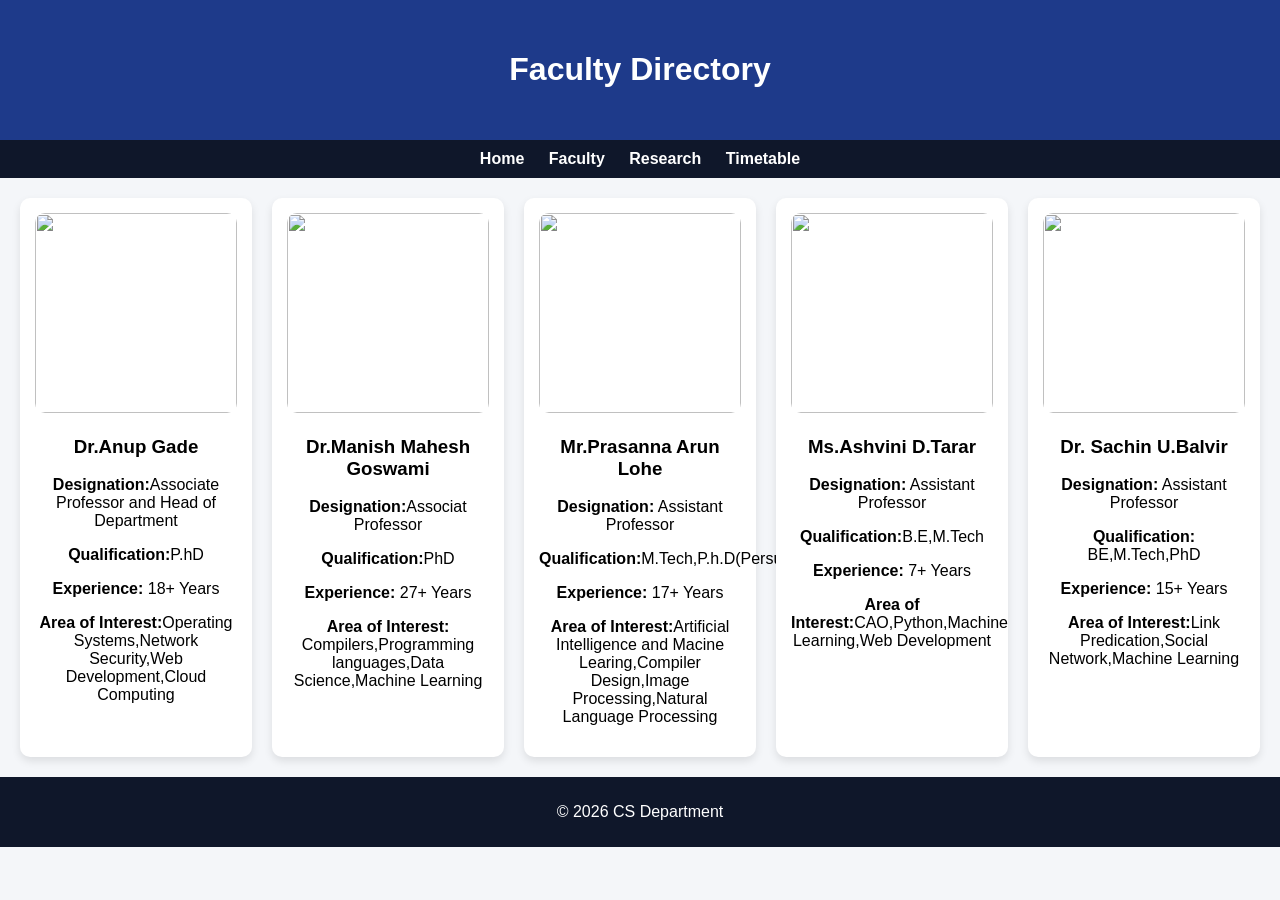
==== faculty.html @ 7641c19e "Add files via upload" ====
<!DOCTYPE html>
<html>
<head>
<title>Faculty</title>
<link rel="stylesheet" href="style.css">
</head>

<body>

<header>
    <h1>Faculty Directory</h1>
</header>

<nav>
    <a href="index.html">Home</a>
    <a href="faculty.html">Faculty</a>
    <a href="research.html">Research</a>
    <a href="timetable.html">Timetable</a>
</nav>

<section>

<div class="faculty-container">

<div class="card">
<img src="https://www.sbjit.edu.in/wp-content/uploads/2026/01/Dr.-Anup-Gade-SIr.png">
<h3>Dr.Anup Gade</h3>
<p><b>Designation:</b>Associate Professor and Head of Department</p>
<p><b>Qualification:</b>P.hD</p>
<p><b>Experience:</b> 18+ Years</p>
<p><b>Area of Interest:</b>Operating Systems,Network Security,Web Development,Cloud Computing</p>
</div>

<div class="card">
<img src="https://www.sbjit.edu.in/wp-content/uploads/2025/12/Goswami-Manish-Goswami.jpg">
<h3>Dr.Manish Mahesh Goswami</h3>
<p><b>Designation:</b>Associat Professor</p>
<p><b>Qualification:</b>PhD</p>
<p><b>Experience:</b> 27+ Years</p>
<p><b>Area of Interest:</b> Compilers,Programming languages,Data Science,Machine Learning</p>
</div>

<div class="card">
<img src="https://www.sbjit.edu.in/wp-content/uploads/2026/01/WhatsApp_Image_2026-01-29_at_12.54.11_PM-removebg-preview.png">
<h3>Mr.Prasanna Arun Lohe</h3>
<p><b>Designation:</b> Assistant Professor</p>
<p><b>Qualification:</b>M.Tech,P.h.D(Persuing)</p>
<p><b>Experience:</b> 17+ Years</p>
<p><b>Area of Interest:</b>Artificial Intelligence and Macine Learing,Compiler Design,Image Processing,Natural Language Processing</p>
</div>

<div class="card">
<img src="https://www.sbjit.edu.in/wp-content/uploads/2026/01/WhatsApp_Image_2025-12-13_at_12.11.48_PM-removebg-preview.png">
<h3>Ms.Ashvini D.Tarar</h3>
<p><b>Designation:</b> Assistant Professor</p>
<p><b>Qualification:</b>B.E,M.Tech</p>
<p><b>Experience:</b> 7+ Years</p>
<p><b>Area of Interest:</b>CAO,Python,Machine Learning,Web Development</p>
</div>

<div class="card">
<img src="https://www.sbjit.edu.in/wp-content/uploads/2025/09/WhatsApp_Image_2025-09-18_at_1.21.48_PM-removebg-preview.png">
<h3>Dr. Sachin U.Balvir</h3>
<p><b>Designation:</b> Assistant Professor</p>
<p><b>Qualification:</b> BE,M.Tech,PhD</p>
<p><b>Experience:</b> 15+ Years</p>
<p><b>Area of Interest:</b>Link Predication,Social Network,Machine Learning</p>
</div>


</div>

</section>

<footer>
    <p>© 2026 CS Department</p>
   
</footer>

</body>
</html>
---- style.css ----
body {
    margin: 0;
    font-family: Arial, sans-serif;
    background: #f4f6f9;
}

/* NAVBAR */
nav {
    background: #0f172a;
    padding: 10px;
    text-align: center;
}

nav a {
    color: white;
    margin: 10px;
    text-decoration: none;
    font-weight: bold;
}

nav a:hover {
    color: #38bdf8;
}

/* HEADER */
header {
    background: #1e3a8a;
    color: white;
    text-align: center;
    padding: 30px;
}

/* SECTION */
section {
    padding: 20px;
}

/* FACULTY GRID */
.faculty-container {
    display: grid;
    grid-template-columns: repeat(auto-fit, minmax(200px,1fr));
    gap: 20px;
}

.card {
    background: white;
    padding: 15px;
    border-radius: 10px;
    text-align: center;
    box-shadow: 0 4px 8px rgba(0,0,0,0.1);
}

.card img {
    width: 100%;
    height: 200px;
    object-fit: cover;
    border-radius: 10px;
}

/* RESEARCH */
.research-box {
    background: white;
    padding: 15px;
    margin: 10px 0;
    border-left: 5px solid #1e3a8a;
}

/* TABLE */
table {
    width: 100%;
    border-collapse: collapse;
    background: white;
}

th, td {
    padding: 10px;
    border: 1px solid #ccc;
    text-align: center;
}

th {
    background: #1e3a8a;
    color: white;
}

/* FOOTER */
footer {
    text-align: center;
    padding: 10px;
    background: #0f172a;
    color: white;
}
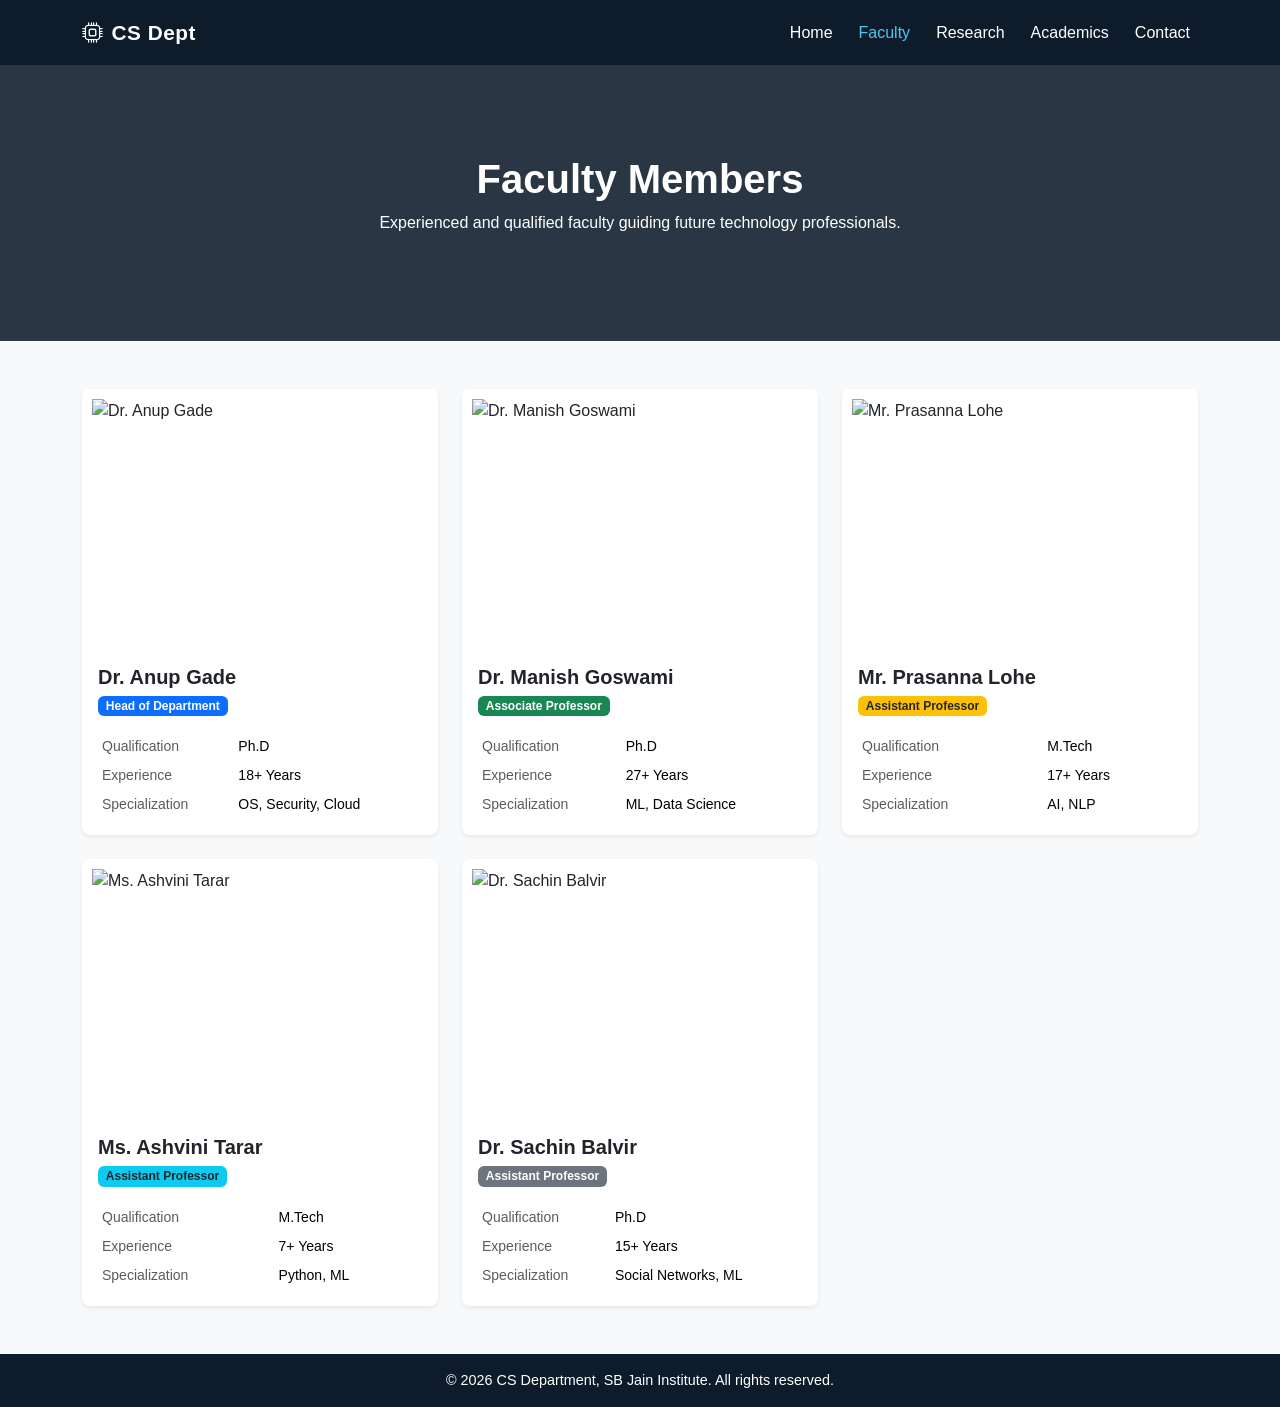
==== commit 3af5a0d8: "Add files via upload" ====
--- a/faculty.html
+++ b/faculty.html
@@ -1,81 +1,117 @@
-<!DOCTYPE html>
-<html>
-<head>
-<title>Faculty</title>
-<link rel="stylesheet" href="style.css">
-</head>
-
-<body>
-
-<header>
-    <h1>Faculty Directory</h1>
-</header>
-
-<nav>
-    <a href="index.html">Home</a>
-    <a href="faculty.html">Faculty</a>
-    <a href="research.html">Research</a>
-    <a href="timetable.html">Timetable</a>
-</nav>
-
-<section>
-
-<div class="faculty-container">
-
-<div class="card">
-<img src="https://www.sbjit.edu.in/wp-content/uploads/2026/01/Dr.-Anup-Gade-SIr.png">
-<h3>Dr.Anup Gade</h3>
-<p><b>Designation:</b>Associate Professor and Head of Department</p>
-<p><b>Qualification:</b>P.hD</p>
-<p><b>Experience:</b> 18+ Years</p>
-<p><b>Area of Interest:</b>Operating Systems,Network Security,Web Development,Cloud Computing</p>
-</div>
-
-<div class="card">
-<img src="https://www.sbjit.edu.in/wp-content/uploads/2025/12/Goswami-Manish-Goswami.jpg">
-<h3>Dr.Manish Mahesh Goswami</h3>
-<p><b>Designation:</b>Associat Professor</p>
-<p><b>Qualification:</b>PhD</p>
-<p><b>Experience:</b> 27+ Years</p>
-<p><b>Area of Interest:</b> Compilers,Programming languages,Data Science,Machine Learning</p>
-</div>
-
-<div class="card">
-<img src="https://www.sbjit.edu.in/wp-content/uploads/2026/01/WhatsApp_Image_2026-01-29_at_12.54.11_PM-removebg-preview.png">
-<h3>Mr.Prasanna Arun Lohe</h3>
-<p><b>Designation:</b> Assistant Professor</p>
-<p><b>Qualification:</b>M.Tech,P.h.D(Persuing)</p>
-<p><b>Experience:</b> 17+ Years</p>
-<p><b>Area of Interest:</b>Artificial Intelligence and Macine Learing,Compiler Design,Image Processing,Natural Language Processing</p>
-</div>
-
-<div class="card">
-<img src="https://www.sbjit.edu.in/wp-content/uploads/2026/01/WhatsApp_Image_2025-12-13_at_12.11.48_PM-removebg-preview.png">
-<h3>Ms.Ashvini D.Tarar</h3>
-<p><b>Designation:</b> Assistant Professor</p>
-<p><b>Qualification:</b>B.E,M.Tech</p>
-<p><b>Experience:</b> 7+ Years</p>
-<p><b>Area of Interest:</b>CAO,Python,Machine Learning,Web Development</p>
-</div>
-
-<div class="card">
-<img src="https://www.sbjit.edu.in/wp-content/uploads/2025/09/WhatsApp_Image_2025-09-18_at_1.21.48_PM-removebg-preview.png">
-<h3>Dr. Sachin U.Balvir</h3>
-<p><b>Designation:</b> Assistant Professor</p>
-<p><b>Qualification:</b> BE,M.Tech,PhD</p>
-<p><b>Experience:</b> 15+ Years</p>
-<p><b>Area of Interest:</b>Link Predication,Social Network,Machine Learning</p>
-</div>
-
-
-</div>
-
-</section>
-
-<footer>
-    <p>© 2026 CS Department</p>
-   
-</footer>
-
-</body>
+<!DOCTYPE html>
+<html lang="en">
+<head>
+<meta charset="UTF-8">
+<meta name="viewport" content="width=device-width, initial-scale=1">
+<title>Faculty | SB Jain Institute</title>
+<link rel="stylesheet" href="https://cdn.jsdelivr.net/npm/bootstrap@5.3.0/dist/css/bootstrap.min.css">
+<link rel="stylesheet" href="https://cdn.jsdelivr.net/npm/bootstrap-icons@1.11.0/font/bootstrap-icons.css">
+<link rel="stylesheet" href="style.css">
+</head>
+<body>
+<nav class="navbar navbar-expand-lg navbar-dark sticky-top" id="mainNav">
+<div class="container">
+<a class="navbar-brand fw-bold" href="index.html"><i class="bi bi-cpu me-2"></i>CS Dept</a>
+<button class="navbar-toggler" type="button" data-bs-toggle="collapse" data-bs-target="#navMenu">
+<span class="navbar-toggler-icon"></span>
+</button>
+<div class="collapse navbar-collapse" id="navMenu">
+<ul class="navbar-nav ms-auto">
+<li class="nav-item"><a class="nav-link" href="index.html">Home</a></li>
+<li class="nav-item"><a class="nav-link active" href="faculty.html">Faculty</a></li>
+<li class="nav-item"><a class="nav-link" href="research.html">Research</a></li>
+<li class="nav-item"><a class="nav-link" href="academics.html">Academics</a></li>
+<li class="nav-item"><a class="nav-link" href="contact.html">Contact</a></li>
+</ul>
+</div>
+</div>
+</nav>
+<header class="page-banner text-white text-center">
+<div class="container">
+<h1 class="fw-bold">Faculty Members</h1>
+<p class="mt-2">Experienced and qualified faculty guiding future technology professionals.</p>
+</div>
+</header>
+<section class="py-5 bg-light">
+<div class="container">
+<div class="row g-4">
+<div class="col-lg-4 col-md-6">
+<div class="fac-card card border-0 shadow-sm rounded-3 overflow-hidden h-100">
+<img src="https://www.sbjit.edu.in/wp-content/uploads/2026/01/Dr.-Anup-Gade-SIr.png" class="card-img-top fac-img" alt="Dr. Anup Gade">
+<div class="card-body">
+<h5 class="fw-bold mb-1">Dr. Anup Gade</h5>
+<span class="badge bg-primary mb-3">Head of Department</span>
+<table class="table table-sm table-borderless mb-0">
+<tr><td class="text-muted small">Qualification</td><td class="small">Ph.D</td></tr>
+<tr><td class="text-muted small">Experience</td><td class="small">18+ Years</td></tr>
+<tr><td class="text-muted small">Specialization</td><td class="small">OS, Security, Cloud</td></tr>
+</table>
+</div>
+</div>
+</div>
+<div class="col-lg-4 col-md-6">
+<div class="fac-card card border-0 shadow-sm rounded-3 overflow-hidden h-100">
+<img src="https://www.sbjit.edu.in/wp-content/uploads/2025/12/Goswami-Manish-Goswami.jpg" class="card-img-top fac-img" alt="Dr. Manish Goswami">
+<div class="card-body">
+<h5 class="fw-bold mb-1">Dr. Manish Goswami</h5>
+<span class="badge bg-success mb-3">Associate Professor</span>
+<table class="table table-sm table-borderless mb-0">
+<tr><td class="text-muted small">Qualification</td><td class="small">Ph.D</td></tr>
+<tr><td class="text-muted small">Experience</td><td class="small">27+ Years</td></tr>
+<tr><td class="text-muted small">Specialization</td><td class="small">ML, Data Science</td></tr>
+</table>
+</div>
+</div>
+</div>
+<div class="col-lg-4 col-md-6">
+<div class="fac-card card border-0 shadow-sm rounded-3 overflow-hidden h-100">
+<img src="https://www.sbjit.edu.in/wp-content/uploads/2026/01/WhatsApp_Image_2026-01-29_at_12.54.11_PM-removebg-preview.png" class="card-img-top fac-img" alt="Mr. Prasanna Lohe">
+<div class="card-body">
+<h5 class="fw-bold mb-1">Mr. Prasanna Lohe</h5>
+<span class="badge bg-warning text-dark mb-3">Assistant Professor</span>
+<table class="table table-sm table-borderless mb-0">
+<tr><td class="text-muted small">Qualification</td><td class="small">M.Tech</td></tr>
+<tr><td class="text-muted small">Experience</td><td class="small">17+ Years</td></tr>
+<tr><td class="text-muted small">Specialization</td><td class="small">AI, NLP</td></tr>
+</table>
+</div>
+</div>
+</div>
+<div class="col-lg-4 col-md-6">
+<div class="fac-card card border-0 shadow-sm rounded-3 overflow-hidden h-100">
+<img src="https://www.sbjit.edu.in/wp-content/uploads/2026/01/WhatsApp_Image_2025-12-13_at_12.11.48_PM-removebg-preview.png" class="card-img-top fac-img" alt="Ms. Ashvini Tarar">
+<div class="card-body">
+<h5 class="fw-bold mb-1">Ms. Ashvini Tarar</h5>
+<span class="badge bg-info text-dark mb-3">Assistant Professor</span>
+<table class="table table-sm table-borderless mb-0">
+<tr><td class="text-muted small">Qualification</td><td class="small">M.Tech</td></tr>
+<tr><td class="text-muted small">Experience</td><td class="small">7+ Years</td></tr>
+<tr><td class="text-muted small">Specialization</td><td class="small">Python, ML</td></tr>
+</table>
+</div>
+</div>
+</div>
+<div class="col-lg-4 col-md-6">
+<div class="fac-card card border-0 shadow-sm rounded-3 overflow-hidden h-100">
+<img src="https://www.sbjit.edu.in/wp-content/uploads/2025/09/WhatsApp_Image_2025-09-18_at_1.21.48_PM-removebg-preview.png" class="card-img-top fac-img" alt="Dr. Sachin Balvir">
+<div class="card-body">
+<h5 class="fw-bold mb-1">Dr. Sachin Balvir</h5>
+<span class="badge bg-secondary mb-3">Assistant Professor</span>
+<table class="table table-sm table-borderless mb-0">
+<tr><td class="text-muted small">Qualification</td><td class="small">Ph.D</td></tr>
+<tr><td class="text-muted small">Experience</td><td class="small">15+ Years</td></tr>
+<tr><td class="text-muted small">Specialization</td><td class="small">Social Networks, ML</td></tr>
+</table>
+</div>
+</div>
+</div>
+</div>
+</div>
+</section>
+<footer class="footer text-white py-3 text-center">
+<p class="mb-0">© 2026 CS Department, SB Jain Institute. All rights reserved.</p>
+</footer>
+<script src="https://cdn.jsdelivr.net/npm/bootstrap@5.3.0/dist/js/bootstrap.bundle.min.js"></script>
+<script src="script.js"></script>
+</body>
 </html>
--- a/style.css
+++ b/style.css
@@ -1,92 +1,115 @@
-body {
-    margin: 0;
-    font-family: Arial, sans-serif;
-    background: #f4f6f9;
-}
-
-/* NAVBAR */
-nav {
-    background: #0f172a;
-    padding: 10px;
-    text-align: center;
-}
-
-nav a {
-    color: white;
-    margin: 10px;
-    text-decoration: none;
-    font-weight: bold;
-}
-
-nav a:hover {
-    color: #38bdf8;
-}
-
-/* HEADER */
-header {
-    background: #1e3a8a;
-    color: white;
-    text-align: center;
-    padding: 30px;
-}
-
-/* SECTION */
-section {
-    padding: 20px;
-}
-
-/* FACULTY GRID */
-.faculty-container {
-    display: grid;
-    grid-template-columns: repeat(auto-fit, minmax(200px,1fr));
-    gap: 20px;
-}
-
-.card {
-    background: white;
-    padding: 15px;
-    border-radius: 10px;
-    text-align: center;
-    box-shadow: 0 4px 8px rgba(0,0,0,0.1);
-}
-
-.card img {
-    width: 100%;
-    height: 200px;
-    object-fit: cover;
-    border-radius: 10px;
-}
-
-/* RESEARCH */
-.research-box {
-    background: white;
-    padding: 15px;
-    margin: 10px 0;
-    border-left: 5px solid #1e3a8a;
-}
-
-/* TABLE */
-table {
-    width: 100%;
-    border-collapse: collapse;
-    background: white;
-}
-
-th, td {
-    padding: 10px;
-    border: 1px solid #ccc;
-    text-align: center;
-}
-
-th {
-    background: #1e3a8a;
-    color: white;
-}
-
-/* FOOTER */
-footer {
-    text-align: center;
-    padding: 10px;
-    background: #0f172a;
-    color: white;
+body{
+font-family:'Poppins',sans-serif;
+background:#f5f7fb;
+color:#222;
+scroll-behavior:smooth;
+}
+.navbar{
+background:#0d1b2a;
+padding:12px 0;
+}
+.navbar-brand{
+font-size:1.3rem;
+letter-spacing:.5px;
+}
+.nav-link{
+color:#fff!important;
+margin-left:10px;
+transition:.3s;
+}
+.nav-link:hover,
+.nav-link.active{
+color:#4cc9f0!important;
+}
+.hero{
+min-height:90vh;
+background:linear-gradient(rgba(13,27,42,.85),rgba(13,27,42,.85)),url('https://images.unsplash.com/photo-1523050854058-8df90110c9f1?q=80&w=1400&auto=format&fit=crop');
+background-size:cover;
+background-position:center;
+}
+.dept-label{
+font-size:.9rem;
+letter-spacing:2px;
+text-transform:uppercase;
+color:#4cc9f0;
+}
+.btn-accent{
+background:#4cc9f0;
+color:#fff;
+border:none;
+padding:10px 22px;
+border-radius:6px;
+transition:.3s;
+}
+.btn-accent:hover{
+background:#2596be;
+color:#fff;
+}
+.section-tag{
+font-size:.85rem;
+font-weight:600;
+text-transform:uppercase;
+color:#2596be;
+letter-spacing:1px;
+}
+.stat-card,
+.vm-card,
+.highlight-card,
+.fac-card,
+.contact-info,
+.contact-form{
+background:#fff;
+box-shadow:0 2px 12px rgba(0,0,0,.06);
+transition:.3s;
+}
+.stat-card:hover,
+.highlight-card:hover,
+.fac-card:hover{
+transform:translateY(-5px);
+}
+.page-banner{
+background:linear-gradient(rgba(13,27,42,.88),rgba(13,27,42,.88)),url('https://images.unsplash.com/photo-1498243691581-b145c3f54a5a?q=80&w=1400&auto=format&fit=crop');
+background-size:cover;
+background-position:center;
+padding:90px 0;
+}
+.fac-img{
+height:260px;
+object-fit:contain;
+background:#fff;
+padding:10px;
+}
+.table td{
+vertical-align:middle;
+}
+.highlight-card i,
+.vm-card i{
+color:#2596be;
+}
+.contact-form input,
+.contact-form textarea{
+padding:12px;
+border-radius:6px;
+border:1px solid #dcdcdc;
+}
+.contact-form input:focus,
+.contact-form textarea:focus{
+box-shadow:none;
+border-color:#2596be;
+}
+.footer{
+background:#0d1b2a;
+font-size:.9rem;
+}
+@media(max-width:768px){
+.hero{
+padding:80px 0;
+text-align:center;
+}
+.page-banner{
+padding:70px 0;
+}
+.fac-img{
+height:220px;
+}
 }
